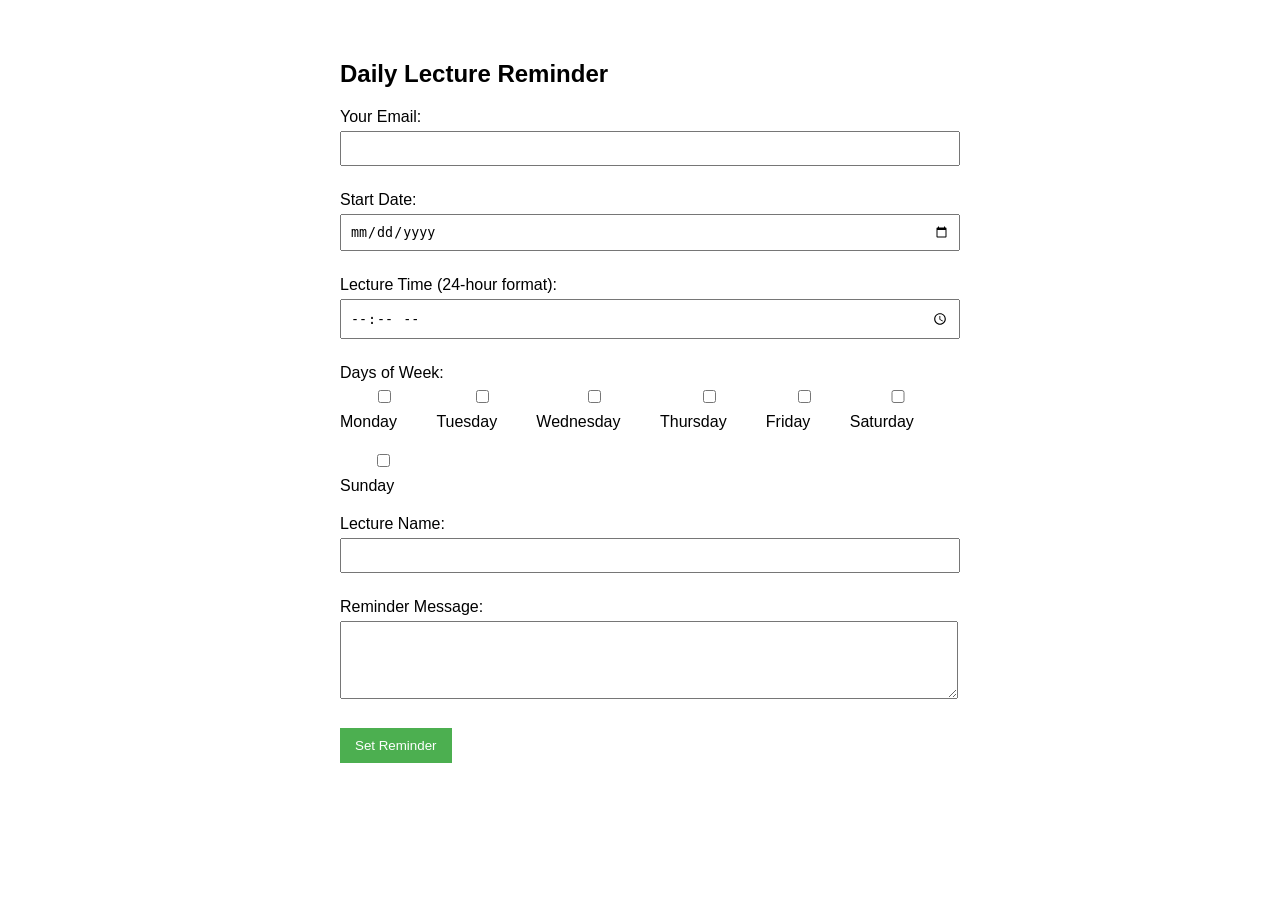
==== index.html @ d99f0ea6 "initial" ====
<!DOCTYPE html>
<html lang="en">
<head>
    <meta charset="UTF-8">
    <meta name="viewport" content="width=device-width, initial-scale=1.0">
    <title>Daily Lecture Reminder</title>
    <style>
        body {
            font-family: Arial, sans-serif;
            max-width: 600px;
            margin: 20px auto;
            padding: 20px;
        }
        .form-group {
            margin-bottom: 15px;
        }
        label {
            display: block;
            margin-bottom: 5px;
        }
        input, textarea {
            width: 100%;
            padding: 8px;
            margin-bottom: 10px;
        }
        .checkbox-group {
            display: flex;
            flex-wrap: wrap;
            gap: 15px;
        }
        button {
            background-color: #4CAF50;
            color: white;
            padding: 10px 15px;
            border: none;
            cursor: pointer;
        }
        button:hover {
            background-color: #45a049;
        }
        #status {
            margin-top: 10px;
            font-weight: bold;
        }
    </style>
</head>
<body>
    <h2>Daily Lecture Reminder</h2>
    <form id="reminderForm" action="https://formspree.io/f/xwplbrlq" method="POST">
        <div class="form-group">
            <label for="email">Your Email:</label>
            <input type="email" id="email" name="email" required>
        </div>
        <div class="form-group">
            <label for="startDate">Start Date:</label>
            <input type="date" id="startDate" name="startDate" min="2025-03-24" required>
        </div>
        <div class="form-group">
            <label for="lectureTime">Lecture Time (24-hour format):</label>
            <input type="time" id="lectureTime" name="lectureTime" required>
        </div>
        <div class="form-group">
            <label>Days of Week:</label>
            <div class="checkbox-group">
                <label><input type="checkbox" name="days[]" value="Monday"> Monday</label>
                <label><input type="checkbox" name="days[]" value="Tuesday"> Tuesday</label>
                <label><input type="checkbox" name="days[]" value="Wednesday"> Wednesday</label>
                <label><input type="checkbox" name="days[]" value="Thursday"> Thursday</label>
                <label><input type="checkbox" name="days[]" value="Friday"> Friday</label>
                <label><input type="checkbox" name="days[]" value="Saturday"> Saturday</label>
                <label><input type="checkbox" name="days[]" value="Sunday"> Sunday</label>
            </div>
        </div>
        <div class="form-group">
            <label for="lectureName">Lecture Name:</label>
            <input type="text" id="lectureName" name="lectureName" required>
        </div>
        <div class="form-group">
            <label for="message">Reminder Message:</label>
            <textarea id="message" name="message" rows="4" required></textarea>
        </div>
        <button type="submit">Set Reminder</button>
    </form>
    <div id="status"></div>

    <script>
        // Set minimum date to today (March 24, 2025)
        document.getElementById('startDate').min = '2025-03-24';

        document.getElementById('reminderForm').addEventListener('submit', async function(e) {
            e.preventDefault();
            
            const status = document.getElementById('status');
            const form = e.target;
            const formData = new FormData(form);
            
            // Validate that at least one day is selected
            const selectedDays = form.querySelectorAll('input[name="days[]"]:checked');
            if (selectedDays.length === 0) {
                status.textContent = 'Please select at least one day of the week.';
                status.style.color = 'red';
                return;
            }

            try {
                const response = await fetch(form.action, {
                    method: 'POST',
                    body: formData,
                    headers: {
                        'Accept': 'application/json'
                    }
                });

                if (response.ok) {
                    status.textContent = 'Reminder set successfully! You\'ll receive reminders on selected days.';
                    status.style.color = 'green';
                    
                    // Calculate first reminder
                    const startDate = new Date(document.getElementById('startDate').value);
                    const lectureTime = document.getElementById('lectureTime').value;
                    const [hours, minutes] = lectureTime.split(':');
                    const selectedDaysArray = Array.from(selectedDays).map(cb => cb.value);
                    
                    let firstReminder = new Date(startDate);
                    firstReminder.setHours(hours, minutes, 0, 0);

                    // Find next valid day if start date doesn't match selected days
                    while (!selectedDaysArray.includes(firstReminder.toLocaleString('en-US', { weekday: 'long' }))) {
                        firstReminder.setDate(firstReminder.getDate() + 1);
                    }

                    const now = new Date();
                    if (now > firstReminder) {
                        firstReminder.setDate(firstReminder.getDate() + 1);
                        while (!selectedDaysArray.includes(firstReminder.toLocaleString('en-US', { weekday: 'long' }))) {
                            firstReminder.setDate(firstReminder.getDate() + 1);
                        }
                    }

                    const timeUntilReminder = firstReminder - now;
                    console.log(`First reminder scheduled for ${firstReminder.toLocaleString()} (${Math.round(timeUntilReminder/1000/60)} minutes from now)`);

                    form.reset();
                } else {
                    throw new Error('Form submission failed');
                }
            } catch (error) {
                status.textContent = 'Error setting reminder. Please try again.';
                status.style.color = 'red';
                console.error(error);
            }
        });
    </script>
</body>
</html>
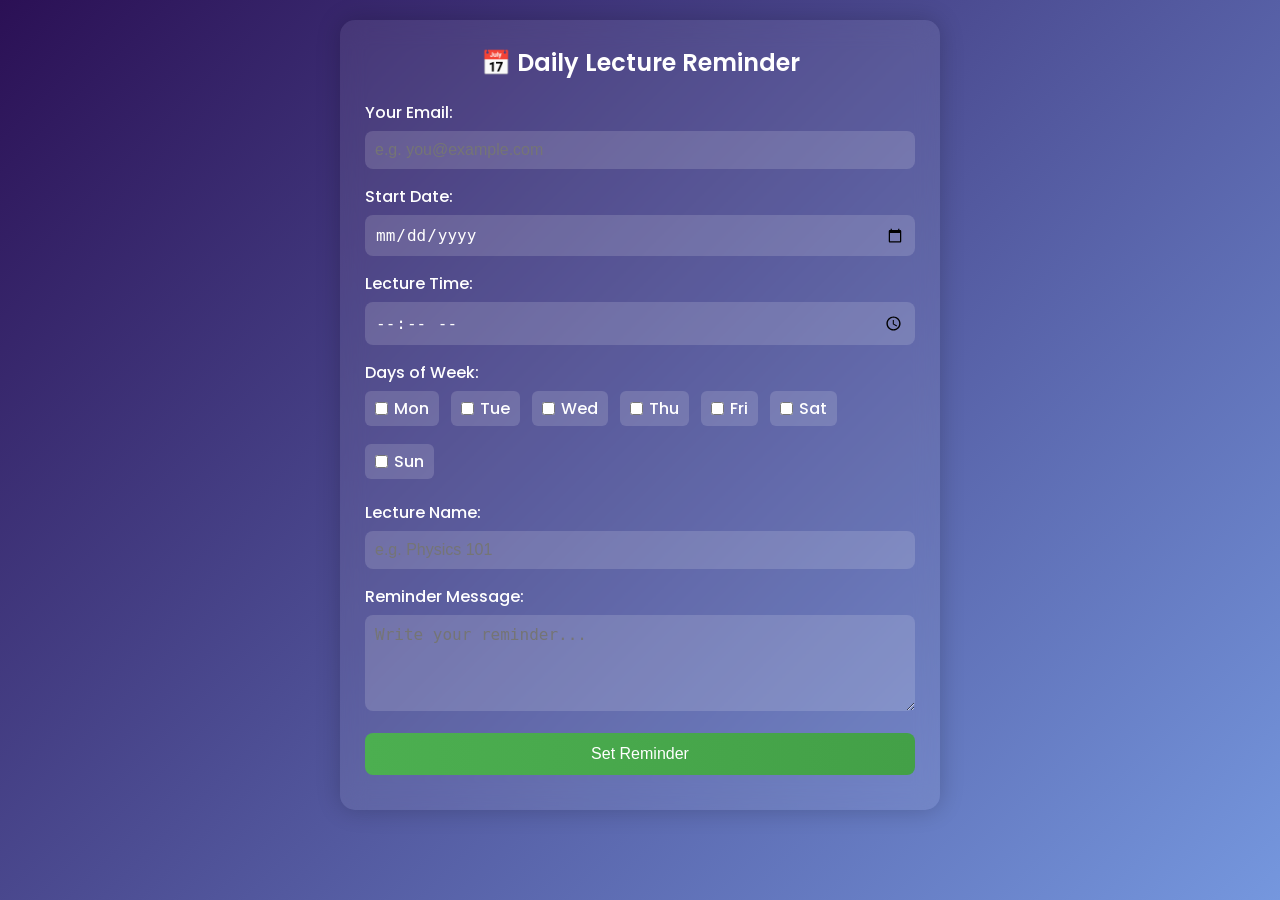
==== commit 9a96cfc7: "update index.html" ====
--- a/index.html
+++ b/index.html
@@ -1,155 +1,217 @@
 <!DOCTYPE html>
 <html lang="en">
 <head>
-    <meta charset="UTF-8">
-    <meta name="viewport" content="width=device-width, initial-scale=1.0">
-    <title>Daily Lecture Reminder</title>
-    <style>
-        body {
-            font-family: Arial, sans-serif;
-            max-width: 600px;
-            margin: 20px auto;
-            padding: 20px;
-        }
-        .form-group {
-            margin-bottom: 15px;
-        }
-        label {
-            display: block;
-            margin-bottom: 5px;
-        }
-        input, textarea {
-            width: 100%;
-            padding: 8px;
-            margin-bottom: 10px;
-        }
-        .checkbox-group {
-            display: flex;
-            flex-wrap: wrap;
-            gap: 15px;
-        }
-        button {
-            background-color: #4CAF50;
-            color: white;
-            padding: 10px 15px;
-            border: none;
-            cursor: pointer;
-        }
-        button:hover {
-            background-color: #45a049;
-        }
-        #status {
-            margin-top: 10px;
-            font-weight: bold;
-        }
-    </style>
+<meta charset="UTF-8" />
+<meta name="viewport" content="width=device-width, initial-scale=1.0" />
+<title>Daily Lecture Reminder</title>
+
+    <!--manifest-->
+    <link rel="manifest" href="manifest.json">
+<meta name="theme-color" content="#7597de">
+
+
+<!-- Google Fonts -->
+<link href="https://fonts.googleapis.com/css2?family=Poppins:wght@300;500;700&display=swap" rel="stylesheet">
+
+<style>
+    * { margin: 0; padding: 0; box-sizing: border-box; }
+    body {
+        font-family: 'Poppins', sans-serif;
+        background: linear-gradient(135deg, #2b1055, #7597de);
+        min-height: 100vh;
+        display: flex;
+        justify-content: center;
+        align-items: flex-start;
+        padding: 20px;
+        color: #fff;
+    }
+    .card {
+        background: rgba(255, 255, 255, 0.08);
+        backdrop-filter: blur(12px);
+        padding: 25px;
+        border-radius: 15px;
+        max-width: 600px;
+        width: 100%;
+        box-shadow: 0 0 25px rgba(0,0,0,0.2);
+        animation: fadeIn 0.6s ease-in-out;
+    }
+    h2 {
+        text-align: center;
+        font-weight: 600;
+        margin-bottom: 20px;
+    }
+    .form-group { margin-bottom: 15px; }
+    label { display: block; margin-bottom: 6px; font-weight: 500; }
+    input, textarea {
+        width: 100%;
+        padding: 10px;
+        border-radius: 8px;
+        border: none;
+        outline: none;
+        font-size: 1rem;
+        background: rgba(255,255,255,0.15);
+        color: #fff;
+        transition: 0.3s;
+    }
+    input:focus, textarea:focus { background: rgba(255,255,255,0.25); }
+    .checkbox-group {
+        display: flex;
+        flex-wrap: wrap;
+        gap: 12px;
+    }
+    .checkbox-group label {
+        display: flex;
+        align-items: center;
+        gap: 6px;
+        cursor: pointer;
+        background: rgba(255,255,255,0.15);
+        padding: 5px 10px;
+        border-radius: 6px;
+        transition: 0.3s;
+    }
+    .checkbox-group label:hover { background: rgba(255,255,255,0.25); }
+    button {
+        background: linear-gradient(90deg, #4CAF50, #43a047);
+        color: white;
+        padding: 12px 18px;
+        border: none;
+        border-radius: 8px;
+        cursor: pointer;
+        font-size: 1rem;
+        width: 100%;
+        transition: 0.3s;
+    }
+    button:hover {
+        transform: scale(1.03);
+        background: linear-gradient(90deg, #43a047, #4CAF50);
+    }
+    #status {
+        margin-top: 10px;
+        font-weight: 500;
+        text-align: center;
+    }
+    @keyframes fadeIn {
+        from { opacity: 0; transform: translateY(20px); }
+        to { opacity: 1; transform: translateY(0); }
+    }
+</style>
 </head>
 <body>
-    <h2>Daily Lecture Reminder</h2>
-    <form id="reminderForm" action="https://formspree.io/f/xwplbrlq" method="POST">
+
+<div class="card">
+    <h2>📅 Daily Lecture Reminder</h2>
+    <form id="reminderForm">
         <div class="form-group">
             <label for="email">Your Email:</label>
-            <input type="email" id="email" name="email" required>
+            <input type="email" id="email" name="email" placeholder="e.g. you@example.com" required>
         </div>
         <div class="form-group">
             <label for="startDate">Start Date:</label>
-            <input type="date" id="startDate" name="startDate" min="2025-03-24" required>
-        </div>
-        <div class="form-group">
-            <label for="lectureTime">Lecture Time (24-hour format):</label>
+            <input type="date" id="startDate" name="startDate" required>
+        </div>
+        <div class="form-group">
+            <label for="lectureTime">Lecture Time:</label>
             <input type="time" id="lectureTime" name="lectureTime" required>
         </div>
         <div class="form-group">
             <label>Days of Week:</label>
             <div class="checkbox-group">
-                <label><input type="checkbox" name="days[]" value="Monday"> Monday</label>
-                <label><input type="checkbox" name="days[]" value="Tuesday"> Tuesday</label>
-                <label><input type="checkbox" name="days[]" value="Wednesday"> Wednesday</label>
-                <label><input type="checkbox" name="days[]" value="Thursday"> Thursday</label>
-                <label><input type="checkbox" name="days[]" value="Friday"> Friday</label>
-                <label><input type="checkbox" name="days[]" value="Saturday"> Saturday</label>
-                <label><input type="checkbox" name="days[]" value="Sunday"> Sunday</label>
+                <label><input type="checkbox" name="days[]" value="Monday"> Mon</label>
+                <label><input type="checkbox" name="days[]" value="Tuesday"> Tue</label>
+                <label><input type="checkbox" name="days[]" value="Wednesday"> Wed</label>
+                <label><input type="checkbox" name="days[]" value="Thursday"> Thu</label>
+                <label><input type="checkbox" name="days[]" value="Friday"> Fri</label>
+                <label><input type="checkbox" name="days[]" value="Saturday"> Sat</label>
+                <label><input type="checkbox" name="days[]" value="Sunday"> Sun</label>
             </div>
         </div>
         <div class="form-group">
             <label for="lectureName">Lecture Name:</label>
-            <input type="text" id="lectureName" name="lectureName" required>
+            <input type="text" id="lectureName" name="lectureName" placeholder="e.g. Physics 101" required>
         </div>
         <div class="form-group">
             <label for="message">Reminder Message:</label>
-            <textarea id="message" name="message" rows="4" required></textarea>
+            <textarea id="message" name="message" rows="4" placeholder="Write your reminder..." required></textarea>
         </div>
         <button type="submit">Set Reminder</button>
     </form>
     <div id="status"></div>
-
-    <script>
-        // Set minimum date to today (March 24, 2025)
-        document.getElementById('startDate').min = '2025-03-24';
-
-        document.getElementById('reminderForm').addEventListener('submit', async function(e) {
-            e.preventDefault();
-            
-            const status = document.getElementById('status');
-            const form = e.target;
-            const formData = new FormData(form);
-            
-            // Validate that at least one day is selected
-            const selectedDays = form.querySelectorAll('input[name="days[]"]:checked');
-            if (selectedDays.length === 0) {
-                status.textContent = 'Please select at least one day of the week.';
-                status.style.color = 'red';
-                return;
+</div>
+
+<!-- Sound alert -->
+<audio id="alertSound" src="https://actions.google.com/sounds/v1/alarms/alarm_clock.ogg" preload="auto"></audio>
+
+<script>
+    const today = new Date().toISOString().split('T')[0];
+    document.getElementById('startDate').min = today;
+
+    // Request notification permission
+    if ("Notification" in window && Notification.permission !== "granted") {
+        Notification.requestPermission();
+    }
+
+    document.getElementById('reminderForm').addEventListener('submit', function(e) {
+        e.preventDefault();
+
+        const status = document.getElementById('status');
+        const selectedDays = document.querySelectorAll('input[name="days[]"]:checked');
+
+        if (selectedDays.length === 0) {
+            status.textContent = '⚠ Please select at least one day.';
+            status.style.color = 'orange';
+            return;
+        }
+
+        const startDate = document.getElementById('startDate').value;
+        const lectureTime = document.getElementById('lectureTime').value;
+        const lectureName = document.getElementById('lectureName').value;
+        const message = document.getElementById('message').value;
+
+        const [hours, minutes] = lectureTime.split(':');
+        let reminderDate = new Date(startDate);
+        reminderDate.setHours(hours, minutes, 0, 0);
+
+        const dayNames = Array.from(selectedDays).map(cb => cb.value);
+
+        // Adjust reminder to match one of the selected days
+        while (!dayNames.includes(reminderDate.toLocaleDateString('en-US', { weekday: 'long' }))) {
+            reminderDate.setDate(reminderDate.getDate() + 1);
+        }
+
+        const now = new Date();
+        const timeDiff = reminderDate.getTime() - now.getTime();
+
+        if (timeDiff <= 0) {
+            status.textContent = "⏳ Reminder time must be in the future.";
+            status.style.color = "red";
+            return;
+        }
+
+        status.textContent = `✅ Reminder set for ${reminderDate.toLocaleString()}`;
+        status.style.color = "#4CAF50";
+
+        // Schedule the notification
+        setTimeout(() => {
+            const alertSound = document.getElementById('alertSound');
+            alertSound.play();
+
+            if (Notification.permission === "granted") {
+                new Notification(`Lecture Reminder: ${lectureName}`, {
+                    body: message,
+                    icon: "https://cdn-icons-png.flaticon.com/512/747/747310.png"
+                });
+            } else {
+                alert(`📢 ${lectureName}: ${message}`);
             }
-
-            try {
-                const response = await fetch(form.action, {
-                    method: 'POST',
-                    body: formData,
-                    headers: {
-                        'Accept': 'application/json'
-                    }
-                });
-
-                if (response.ok) {
-                    status.textContent = 'Reminder set successfully! You\'ll receive reminders on selected days.';
-                    status.style.color = 'green';
-                    
-                    // Calculate first reminder
-                    const startDate = new Date(document.getElementById('startDate').value);
-                    const lectureTime = document.getElementById('lectureTime').value;
-                    const [hours, minutes] = lectureTime.split(':');
-                    const selectedDaysArray = Array.from(selectedDays).map(cb => cb.value);
-                    
-                    let firstReminder = new Date(startDate);
-                    firstReminder.setHours(hours, minutes, 0, 0);
-
-                    // Find next valid day if start date doesn't match selected days
-                    while (!selectedDaysArray.includes(firstReminder.toLocaleString('en-US', { weekday: 'long' }))) {
-                        firstReminder.setDate(firstReminder.getDate() + 1);
-                    }
-
-                    const now = new Date();
-                    if (now > firstReminder) {
-                        firstReminder.setDate(firstReminder.getDate() + 1);
-                        while (!selectedDaysArray.includes(firstReminder.toLocaleString('en-US', { weekday: 'long' }))) {
-                            firstReminder.setDate(firstReminder.getDate() + 1);
-                        }
-                    }
-
-                    const timeUntilReminder = firstReminder - now;
-                    console.log(`First reminder scheduled for ${firstReminder.toLocaleString()} (${Math.round(timeUntilReminder/1000/60)} minutes from now)`);
-
-                    form.reset();
-                } else {
-                    throw new Error('Form submission failed');
-                }
-            } catch (error) {
-                status.textContent = 'Error setting reminder. Please try again.';
-                status.style.color = 'red';
-                console.error(error);
-            }
-        });
-    </script>
+        }, timeDiff);
+    });
+    // Register the service worker
+    if ("serviceWorker" in navigator) {
+        navigator.serviceWorker.register("service-worker.js")
+            .then(() => console.log("Service Worker Registered"))
+            .catch(err => console.log("SW registration failed:", err));
+    }
+</script>
+
 </body>
 </html>
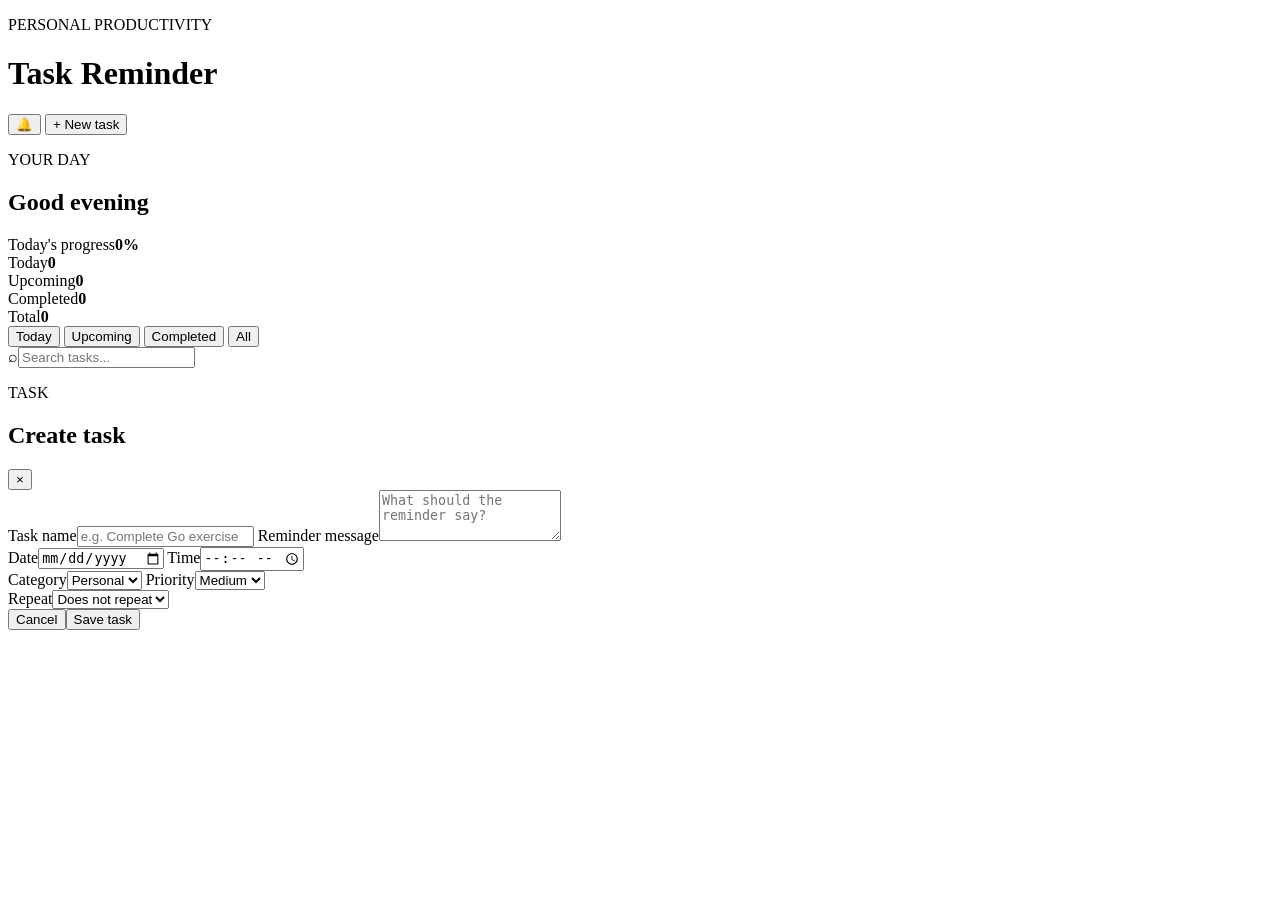
==== commit b7ad4c30: "feat: rebuild reminder app shell" ====
--- a/index.html
+++ b/index.html
@@ -1,217 +1,85 @@
 <!DOCTYPE html>
 <html lang="en">
 <head>
-<meta charset="UTF-8" />
-<meta name="viewport" content="width=device-width, initial-scale=1.0" />
-<title>Daily Lecture Reminder</title>
-
-    <!--manifest-->
-    <link rel="manifest" href="manifest.json">
-<meta name="theme-color" content="#7597de">
-
-
-<!-- Google Fonts -->
-<link href="https://fonts.googleapis.com/css2?family=Poppins:wght@300;500;700&display=swap" rel="stylesheet">
-
-<style>
-    * { margin: 0; padding: 0; box-sizing: border-box; }
-    body {
-        font-family: 'Poppins', sans-serif;
-        background: linear-gradient(135deg, #2b1055, #7597de);
-        min-height: 100vh;
-        display: flex;
-        justify-content: center;
-        align-items: flex-start;
-        padding: 20px;
-        color: #fff;
-    }
-    .card {
-        background: rgba(255, 255, 255, 0.08);
-        backdrop-filter: blur(12px);
-        padding: 25px;
-        border-radius: 15px;
-        max-width: 600px;
-        width: 100%;
-        box-shadow: 0 0 25px rgba(0,0,0,0.2);
-        animation: fadeIn 0.6s ease-in-out;
-    }
-    h2 {
-        text-align: center;
-        font-weight: 600;
-        margin-bottom: 20px;
-    }
-    .form-group { margin-bottom: 15px; }
-    label { display: block; margin-bottom: 6px; font-weight: 500; }
-    input, textarea {
-        width: 100%;
-        padding: 10px;
-        border-radius: 8px;
-        border: none;
-        outline: none;
-        font-size: 1rem;
-        background: rgba(255,255,255,0.15);
-        color: #fff;
-        transition: 0.3s;
-    }
-    input:focus, textarea:focus { background: rgba(255,255,255,0.25); }
-    .checkbox-group {
-        display: flex;
-        flex-wrap: wrap;
-        gap: 12px;
-    }
-    .checkbox-group label {
-        display: flex;
-        align-items: center;
-        gap: 6px;
-        cursor: pointer;
-        background: rgba(255,255,255,0.15);
-        padding: 5px 10px;
-        border-radius: 6px;
-        transition: 0.3s;
-    }
-    .checkbox-group label:hover { background: rgba(255,255,255,0.25); }
-    button {
-        background: linear-gradient(90deg, #4CAF50, #43a047);
-        color: white;
-        padding: 12px 18px;
-        border: none;
-        border-radius: 8px;
-        cursor: pointer;
-        font-size: 1rem;
-        width: 100%;
-        transition: 0.3s;
-    }
-    button:hover {
-        transform: scale(1.03);
-        background: linear-gradient(90deg, #43a047, #4CAF50);
-    }
-    #status {
-        margin-top: 10px;
-        font-weight: 500;
-        text-align: center;
-    }
-    @keyframes fadeIn {
-        from { opacity: 0; transform: translateY(20px); }
-        to { opacity: 1; transform: translateY(0); }
-    }
-</style>
+  <meta charset="UTF-8" />
+  <meta name="viewport" content="width=device-width, initial-scale=1.0" />
+  <meta name="theme-color" content="#111827" />
+  <meta name="description" content="Task Reminder is a simple offline-first personal task and reminder manager." />
+  <title>Task Reminder</title>
+  <link rel="manifest" href="manifest.json" />
+  <link rel="stylesheet" href="styles.css" />
 </head>
 <body>
+  <div class="app-shell">
+    <header class="topbar">
+      <div>
+        <p class="eyebrow">PERSONAL PRODUCTIVITY</p>
+        <h1>Task Reminder</h1>
+      </div>
+      <div class="topbar-actions">
+        <button class="icon-button" id="notificationButton" type="button" title="Enable notifications" aria-label="Enable notifications">🔔</button>
+        <button class="primary-button" id="openTaskButton" type="button">+ New task</button>
+      </div>
+    </header>
 
-<div class="card">
-    <h2>📅 Daily Lecture Reminder</h2>
-    <form id="reminderForm">
-        <div class="form-group">
-            <label for="email">Your Email:</label>
-            <input type="email" id="email" name="email" placeholder="e.g. you@example.com" required>
+    <main>
+      <section class="hero-card">
+        <div>
+          <p class="eyebrow">YOUR DAY</p>
+          <h2 id="greeting">Good evening</h2>
+          <p id="todayLabel" class="muted"></p>
         </div>
-        <div class="form-group">
-            <label for="startDate">Start Date:</label>
-            <input type="date" id="startDate" name="startDate" required>
+        <div class="progress-wrap">
+          <div class="progress-label"><span>Today's progress</span><strong id="progressText">0%</strong></div>
+          <div class="progress-track"><div id="progressBar" class="progress-bar"></div></div>
         </div>
-        <div class="form-group">
-            <label for="lectureTime">Lecture Time:</label>
-            <input type="time" id="lectureTime" name="lectureTime" required>
+      </section>
+
+      <section class="stats-grid" aria-label="Task summary">
+        <article class="stat-card"><span>Today</span><strong id="todayCount">0</strong></article>
+        <article class="stat-card"><span>Upcoming</span><strong id="upcomingCount">0</strong></article>
+        <article class="stat-card"><span>Completed</span><strong id="completedCount">0</strong></article>
+        <article class="stat-card"><span>Total</span><strong id="totalCount">0</strong></article>
+      </section>
+
+      <section class="toolbar">
+        <div class="filter-tabs" role="tablist" aria-label="Task filters">
+          <button class="filter-tab active" data-filter="today" type="button">Today</button>
+          <button class="filter-tab" data-filter="upcoming" type="button">Upcoming</button>
+          <button class="filter-tab" data-filter="completed" type="button">Completed</button>
+          <button class="filter-tab" data-filter="all" type="button">All</button>
         </div>
-        <div class="form-group">
-            <label>Days of Week:</label>
-            <div class="checkbox-group">
-                <label><input type="checkbox" name="days[]" value="Monday"> Mon</label>
-                <label><input type="checkbox" name="days[]" value="Tuesday"> Tue</label>
-                <label><input type="checkbox" name="days[]" value="Wednesday"> Wed</label>
-                <label><input type="checkbox" name="days[]" value="Thursday"> Thu</label>
-                <label><input type="checkbox" name="days[]" value="Friday"> Fri</label>
-                <label><input type="checkbox" name="days[]" value="Saturday"> Sat</label>
-                <label><input type="checkbox" name="days[]" value="Sunday"> Sun</label>
-            </div>
+        <div class="search-wrap"><span>⌕</span><input id="searchInput" type="search" placeholder="Search tasks..." /></div>
+      </section>
+
+      <section id="taskList" class="task-list" aria-live="polite"></section>
+    </main>
+  </div>
+
+  <div id="taskModal" class="modal hidden" role="dialog" aria-modal="true" aria-labelledby="modalTitle">
+    <div class="modal-backdrop" data-close-modal></div>
+    <div class="modal-card">
+      <div class="modal-header"><div><p class="eyebrow">TASK</p><h2 id="modalTitle">Create task</h2></div><button class="icon-button" data-close-modal type="button" aria-label="Close">×</button></div>
+      <form id="taskForm">
+        <input id="taskId" type="hidden" />
+        <label>Task name<input id="taskTitle" maxlength="120" required placeholder="e.g. Complete Go exercise" /></label>
+        <label>Reminder message<textarea id="taskMessage" rows="3" maxlength="300" placeholder="What should the reminder say?"></textarea></label>
+        <div class="form-grid">
+          <label>Date<input id="taskDate" type="date" required /></label>
+          <label>Time<input id="taskTime" type="time" required /></label>
         </div>
-        <div class="form-group">
-            <label for="lectureName">Lecture Name:</label>
-            <input type="text" id="lectureName" name="lectureName" placeholder="e.g. Physics 101" required>
+        <div class="form-grid">
+          <label>Category<select id="taskCategory"><option>Personal</option><option>Study</option><option>Work</option><option>Spiritual</option><option>Health</option><option>Other</option></select></label>
+          <label>Priority<select id="taskPriority"><option value="low">Low</option><option value="medium" selected>Medium</option><option value="high">High</option></select></label>
         </div>
-        <div class="form-group">
-            <label for="message">Reminder Message:</label>
-            <textarea id="message" name="message" rows="4" placeholder="Write your reminder..." required></textarea>
-        </div>
-        <button type="submit">Set Reminder</button>
-    </form>
-    <div id="status"></div>
-</div>
+        <label>Repeat<select id="taskRepeat"><option value="none">Does not repeat</option><option value="daily">Daily</option><option value="weekly">Weekly</option></select></label>
+        <div id="weekdayPicker" class="weekday-picker hidden" aria-label="Repeat days"></div>
+        <div class="form-actions"><button class="secondary-button" data-close-modal type="button">Cancel</button><button class="primary-button" type="submit">Save task</button></div>
+      </form>
+    </div>
+  </div>
 
-<!-- Sound alert -->
-<audio id="alertSound" src="https://actions.google.com/sounds/v1/alarms/alarm_clock.ogg" preload="auto"></audio>
-
-<script>
-    const today = new Date().toISOString().split('T')[0];
-    document.getElementById('startDate').min = today;
-
-    // Request notification permission
-    if ("Notification" in window && Notification.permission !== "granted") {
-        Notification.requestPermission();
-    }
-
-    document.getElementById('reminderForm').addEventListener('submit', function(e) {
-        e.preventDefault();
-
-        const status = document.getElementById('status');
-        const selectedDays = document.querySelectorAll('input[name="days[]"]:checked');
-
-        if (selectedDays.length === 0) {
-            status.textContent = '⚠ Please select at least one day.';
-            status.style.color = 'orange';
-            return;
-        }
-
-        const startDate = document.getElementById('startDate').value;
-        const lectureTime = document.getElementById('lectureTime').value;
-        const lectureName = document.getElementById('lectureName').value;
-        const message = document.getElementById('message').value;
-
-        const [hours, minutes] = lectureTime.split(':');
-        let reminderDate = new Date(startDate);
-        reminderDate.setHours(hours, minutes, 0, 0);
-
-        const dayNames = Array.from(selectedDays).map(cb => cb.value);
-
-        // Adjust reminder to match one of the selected days
-        while (!dayNames.includes(reminderDate.toLocaleDateString('en-US', { weekday: 'long' }))) {
-            reminderDate.setDate(reminderDate.getDate() + 1);
-        }
-
-        const now = new Date();
-        const timeDiff = reminderDate.getTime() - now.getTime();
-
-        if (timeDiff <= 0) {
-            status.textContent = "⏳ Reminder time must be in the future.";
-            status.style.color = "red";
-            return;
-        }
-
-        status.textContent = `✅ Reminder set for ${reminderDate.toLocaleString()}`;
-        status.style.color = "#4CAF50";
-
-        // Schedule the notification
-        setTimeout(() => {
-            const alertSound = document.getElementById('alertSound');
-            alertSound.play();
-
-            if (Notification.permission === "granted") {
-                new Notification(`Lecture Reminder: ${lectureName}`, {
-                    body: message,
-                    icon: "https://cdn-icons-png.flaticon.com/512/747/747310.png"
-                });
-            } else {
-                alert(`📢 ${lectureName}: ${message}`);
-            }
-        }, timeDiff);
-    });
-    // Register the service worker
-    if ("serviceWorker" in navigator) {
-        navigator.serviceWorker.register("service-worker.js")
-            .then(() => console.log("Service Worker Registered"))
-            .catch(err => console.log("SW registration failed:", err));
-    }
-</script>
-
+  <div id="toast" class="toast" role="status"></div>
+  <script type="module" src="js/app.js"></script>
 </body>
 </html>
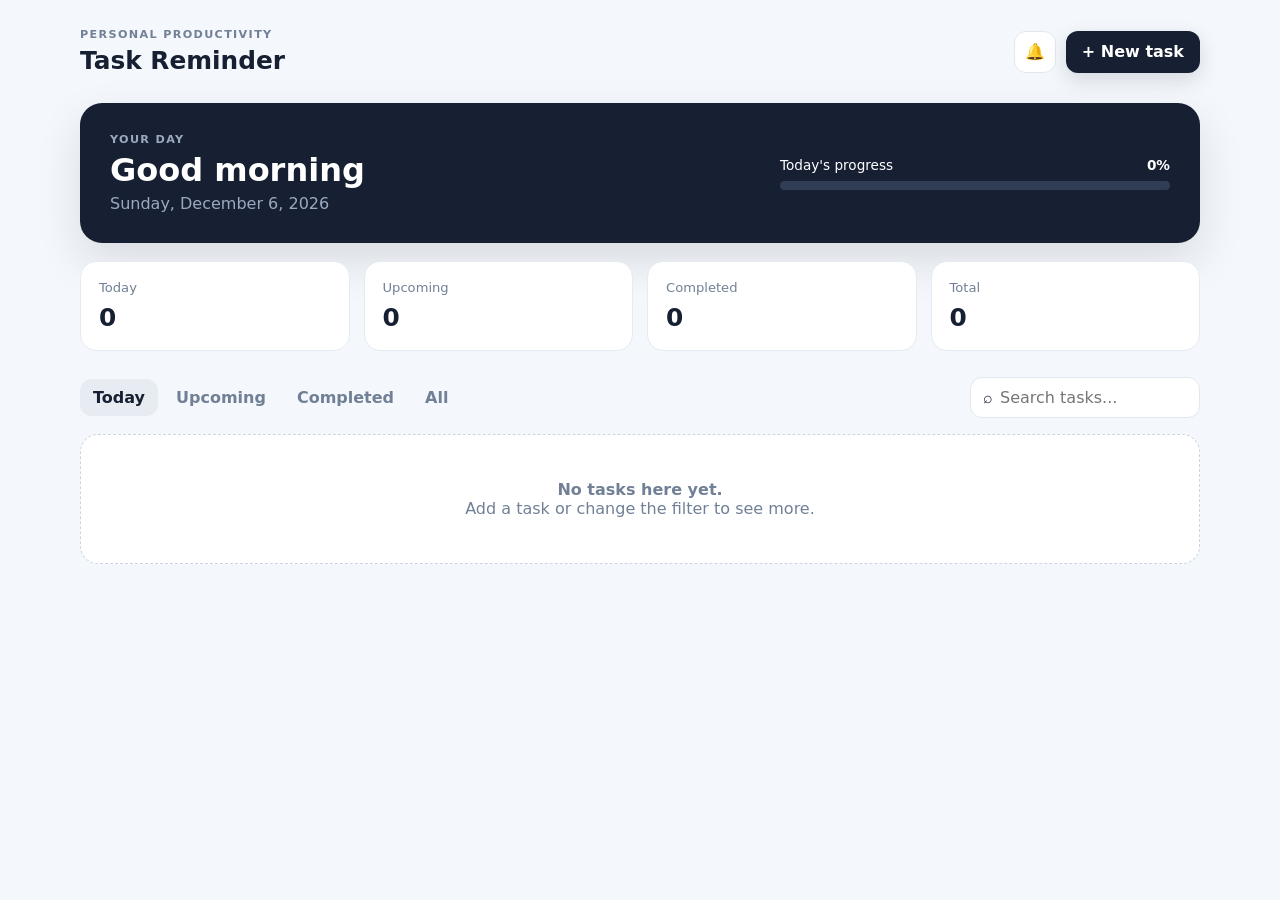
==== commit d8781f54: "feat: add reminder scheduling controls" ====
--- a/index.html
+++ b/index.html
@@ -12,50 +12,16 @@
 <body>
   <div class="app-shell">
     <header class="topbar">
-      <div>
-        <p class="eyebrow">PERSONAL PRODUCTIVITY</p>
-        <h1>Task Reminder</h1>
-      </div>
-      <div class="topbar-actions">
-        <button class="icon-button" id="notificationButton" type="button" title="Enable notifications" aria-label="Enable notifications">🔔</button>
-        <button class="primary-button" id="openTaskButton" type="button">+ New task</button>
-      </div>
+      <div><p class="eyebrow">PERSONAL PRODUCTIVITY</p><h1>Task Reminder</h1></div>
+      <div class="topbar-actions"><button class="icon-button" id="notificationButton" type="button" title="Enable notifications" aria-label="Enable notifications">🔔</button><button class="primary-button" id="openTaskButton" type="button">+ New task</button></div>
     </header>
-
     <main>
-      <section class="hero-card">
-        <div>
-          <p class="eyebrow">YOUR DAY</p>
-          <h2 id="greeting">Good evening</h2>
-          <p id="todayLabel" class="muted"></p>
-        </div>
-        <div class="progress-wrap">
-          <div class="progress-label"><span>Today's progress</span><strong id="progressText">0%</strong></div>
-          <div class="progress-track"><div id="progressBar" class="progress-bar"></div></div>
-        </div>
-      </section>
-
-      <section class="stats-grid" aria-label="Task summary">
-        <article class="stat-card"><span>Today</span><strong id="todayCount">0</strong></article>
-        <article class="stat-card"><span>Upcoming</span><strong id="upcomingCount">0</strong></article>
-        <article class="stat-card"><span>Completed</span><strong id="completedCount">0</strong></article>
-        <article class="stat-card"><span>Total</span><strong id="totalCount">0</strong></article>
-      </section>
-
-      <section class="toolbar">
-        <div class="filter-tabs" role="tablist" aria-label="Task filters">
-          <button class="filter-tab active" data-filter="today" type="button">Today</button>
-          <button class="filter-tab" data-filter="upcoming" type="button">Upcoming</button>
-          <button class="filter-tab" data-filter="completed" type="button">Completed</button>
-          <button class="filter-tab" data-filter="all" type="button">All</button>
-        </div>
-        <div class="search-wrap"><span>⌕</span><input id="searchInput" type="search" placeholder="Search tasks..." /></div>
-      </section>
-
+      <section class="hero-card"><div><p class="eyebrow">YOUR DAY</p><h2 id="greeting">Good evening</h2><p id="todayLabel" class="muted"></p></div><div class="progress-wrap"><div class="progress-label"><span>Today's progress</span><strong id="progressText">0%</strong></div><div class="progress-track"><div id="progressBar" class="progress-bar"></div></div></div></section>
+      <section class="stats-grid" aria-label="Task summary"><article class="stat-card"><span>Today</span><strong id="todayCount">0</strong></article><article class="stat-card"><span>Upcoming</span><strong id="upcomingCount">0</strong></article><article class="stat-card"><span>Completed</span><strong id="completedCount">0</strong></article><article class="stat-card"><span>Total</span><strong id="totalCount">0</strong></article></section>
+      <section class="toolbar"><div class="filter-tabs" role="tablist" aria-label="Task filters"><button class="filter-tab active" data-filter="today" type="button">Today</button><button class="filter-tab" data-filter="upcoming" type="button">Upcoming</button><button class="filter-tab" data-filter="completed" type="button">Completed</button><button class="filter-tab" data-filter="all" type="button">All</button></div><div class="search-wrap"><span>⌕</span><input id="searchInput" type="search" placeholder="Search tasks..." /></div></section>
       <section id="taskList" class="task-list" aria-live="polite"></section>
     </main>
   </div>
-
   <div id="taskModal" class="modal hidden" role="dialog" aria-modal="true" aria-labelledby="modalTitle">
     <div class="modal-backdrop" data-close-modal></div>
     <div class="modal-card">
@@ -64,21 +30,16 @@
         <input id="taskId" type="hidden" />
         <label>Task name<input id="taskTitle" maxlength="120" required placeholder="e.g. Complete Go exercise" /></label>
         <label>Reminder message<textarea id="taskMessage" rows="3" maxlength="300" placeholder="What should the reminder say?"></textarea></label>
-        <div class="form-grid">
-          <label>Date<input id="taskDate" type="date" required /></label>
-          <label>Time<input id="taskTime" type="time" required /></label>
-        </div>
-        <div class="form-grid">
-          <label>Category<select id="taskCategory"><option>Personal</option><option>Study</option><option>Work</option><option>Spiritual</option><option>Health</option><option>Other</option></select></label>
-          <label>Priority<select id="taskPriority"><option value="low">Low</option><option value="medium" selected>Medium</option><option value="high">High</option></select></label>
-        </div>
+        <div class="form-grid"><label>Date<input id="taskDate" type="date" required /></label><label>Time<input id="taskTime" type="time" required /></label></div>
+        <div class="form-grid"><label>Category<select id="taskCategory"><option>Personal</option><option>Study</option><option>Work</option><option>Spiritual</option><option>Health</option><option>Other</option></select></label><label>Priority<select id="taskPriority"><option value="low">Low</option><option value="medium" selected>Medium</option><option value="high">High</option></select></label></div>
         <label>Repeat<select id="taskRepeat"><option value="none">Does not repeat</option><option value="daily">Daily</option><option value="weekly">Weekly</option></select></label>
         <div id="weekdayPicker" class="weekday-picker hidden" aria-label="Repeat days"></div>
+        <fieldset class="reminder-options"><legend>Remind me</legend><label><input type="checkbox" name="reminder" value="0" checked /> At the scheduled time</label><label><input type="checkbox" name="reminder" value="5" /> 5 minutes before</label><label><input type="checkbox" name="reminder" value="15" /> 15 minutes before</label><label><input type="checkbox" name="reminder" value="30" /> 30 minutes before</label><label><input type="checkbox" name="reminder" value="60" /> 1 hour before</label></fieldset>
+        <p class="form-hint">Reminders run while the app is active. Reliable background delivery will be added with Push + cloud scheduling.</p>
         <div class="form-actions"><button class="secondary-button" data-close-modal type="button">Cancel</button><button class="primary-button" type="submit">Save task</button></div>
       </form>
     </div>
   </div>
-
   <div id="toast" class="toast" role="status"></div>
   <script type="module" src="js/app.js"></script>
 </body>
--- a/styles.css
+++ b/styles.css
@@ -0,0 +1 @@
+*{box-sizing:border-box;margin:0;padding:0}body{font-family:Inter,ui-sans-serif,system-ui,-apple-system,BlinkMacSystemFont,"Segoe UI",sans-serif;background:#f4f7fb;color:#172033;min-height:100vh}.app-shell{width:min(1120px,calc(100% - 32px));margin:auto;padding:28px 0 64px}.topbar{display:flex;justify-content:space-between;align-items:center;gap:20px;margin-bottom:28px}.eyebrow{font-size:.7rem;font-weight:800;letter-spacing:.12em;color:#718096;margin-bottom:5px}.topbar h1{font-size:1.55rem}.topbar-actions{display:flex;gap:10px}.primary-button,.secondary-button,.icon-button,.filter-tab{border:0;border-radius:12px;font:inherit;cursor:pointer;transition:.2s ease}.primary-button{background:#172033;color:#fff;padding:11px 16px;font-weight:700;box-shadow:0 7px 20px rgba(23,32,51,.14)}.primary-button:hover{transform:translateY(-1px)}.secondary-button{background:#edf1f7;color:#273247;padding:11px 16px;font-weight:700}.icon-button{width:42px;height:42px;background:#fff;color:#273247;border:1px solid #e3e8f0}.hero-card{display:flex;justify-content:space-between;align-items:center;gap:32px;background:#172033;color:#fff;border-radius:22px;padding:30px;margin-bottom:18px;box-shadow:0 18px 45px rgba(23,32,51,.12)}.hero-card .eyebrow{color:#9ba9c0}.hero-card h2{font-size:2rem;margin-bottom:5px}.muted{color:#9ba9c0}.progress-wrap{width:min(390px,100%)}.progress-label{display:flex;justify-content:space-between;margin-bottom:8px;font-size:.85rem}.progress-track{height:9px;background:#303d55;border-radius:99px;overflow:hidden}.progress-bar{height:100%;width:0;background:#fff;border-radius:inherit;transition:width .3s}.stats-grid{display:grid;grid-template-columns:repeat(4,1fr);gap:14px;margin-bottom:26px}.stat-card{background:#fff;border:1px solid #e6ebf2;border-radius:16px;padding:18px}.stat-card span{display:block;color:#718096;font-size:.82rem;margin-bottom:8px}.stat-card strong{font-size:1.55rem}.toolbar{display:flex;justify-content:space-between;align-items:center;gap:16px;margin-bottom:16px}.filter-tabs{display:flex;gap:5px;flex-wrap:wrap}.filter-tab{padding:9px 13px;background:transparent;color:#718096;font-weight:700}.filter-tab.active{background:#e7ebf2;color:#172033}.search-wrap{display:flex;align-items:center;gap:7px;background:#fff;border:1px solid #e2e8f0;border-radius:12px;padding:0 12px;width:230px}.search-wrap input{border:0;outline:0;padding:10px 0;width:100%;font:inherit}.task-list{display:grid;gap:10px}.empty-state{background:#fff;border:1px dashed #cbd5e1;border-radius:18px;padding:45px 20px;text-align:center;color:#718096}.task-card{background:#fff;border:1px solid #e6ebf2;border-radius:17px;padding:17px;display:flex;align-items:center;gap:14px;box-shadow:0 4px 16px rgba(32,48,80,.04)}.check-button{flex:0 0 24px;width:24px;height:24px;border-radius:50%;border:2px solid #b8c2d2;background:#fff;cursor:pointer}.task-card.completed .check-button{background:#172033;border-color:#172033}.task-main{min-width:0;flex:1}.task-title{font-weight:800;white-space:nowrap;overflow:hidden;text-overflow:ellipsis}.task-card.completed .task-title{text-decoration:line-through;color:#8a95a7}.task-meta{display:flex;flex-wrap:wrap;gap:8px;margin-top:6px;color:#718096;font-size:.78rem}.badge{padding:3px 8px;border-radius:99px;background:#f0f3f7}.priority-high{color:#a33b3b;background:#fbe9e9}.priority-medium{color:#856404;background:#fff6d7}.priority-low{color:#49627d;background:#eaf2fa}.task-actions{display:flex;gap:5px}.small-button{border:0;background:transparent;padding:8px;cursor:pointer;border-radius:8px}.small-button:hover{background:#f0f3f7}.modal{position:fixed;inset:0;display:grid;place-items:center;padding:18px;z-index:10}.modal.hidden{display:none}.modal-backdrop{position:absolute;inset:0;background:rgba(15,23,42,.58);backdrop-filter:blur(4px)}.modal-card{position:relative;width:min(560px,100%);max-height:92vh;overflow:auto;background:#fff;border-radius:22px;padding:24px;box-shadow:0 25px 70px rgba(0,0,0,.2)}.modal-header{display:flex;justify-content:space-between;align-items:flex-start;margin-bottom:22px}.modal-header h2{font-size:1.4rem}.modal-card form{display:grid;gap:15px}.modal-card label{display:grid;gap:7px;font-size:.84rem;font-weight:700;color:#3b4658}.modal-card input,.modal-card textarea,.modal-card select{width:100%;border:1px solid #dce3ed;border-radius:11px;padding:11px 12px;font:inherit;color:#172033;background:#fff;outline:0}.modal-card input:focus,.modal-card textarea:focus,.modal-card select:focus{border-color:#7b879a;box-shadow:0 0 0 3px rgba(123,135,154,.12)}.form-grid{display:grid;grid-template-columns:1fr 1fr;gap:13px}.form-actions{display:flex;justify-content:flex-end;gap:9px;margin-top:5px}.weekday-picker{display:flex;gap:7px;flex-wrap:wrap}.weekday-picker.hidden{display:none}.day-choice{border:1px solid #dce3ed;background:#fff;border-radius:9px;padding:8px 11px;cursor:pointer;font-size:.8rem}.day-choice.active{background:#172033;color:#fff;border-color:#172033}.toast{position:fixed;right:22px;bottom:22px;background:#172033;color:#fff;padding:12px 15px;border-radius:11px;opacity:0;transform:translateY(10px);pointer-events:none;transition:.2s;z-index:20}.toast.show{opacity:1;transform:translateY(0)}@media(max-width:760px){.app-shell{width:min(100% - 20px,1120px);padding-top:18px}.hero-card{align-items:flex-start;flex-direction:column;padding:22px}.progress-wrap{width:100%}.stats-grid{grid-template-columns:repeat(2,1fr)}.toolbar{align-items:stretch;flex-direction:column}.search-wrap{width:100%}.task-card{align-items:flex-start}.task-actions{margin-left:auto}.form-grid{grid-template-columns:1fr}.topbar{align-items:flex-start}.topbar-actions .primary-button{font-size:.85rem}.topbar h1{font-size:1.3rem}}
